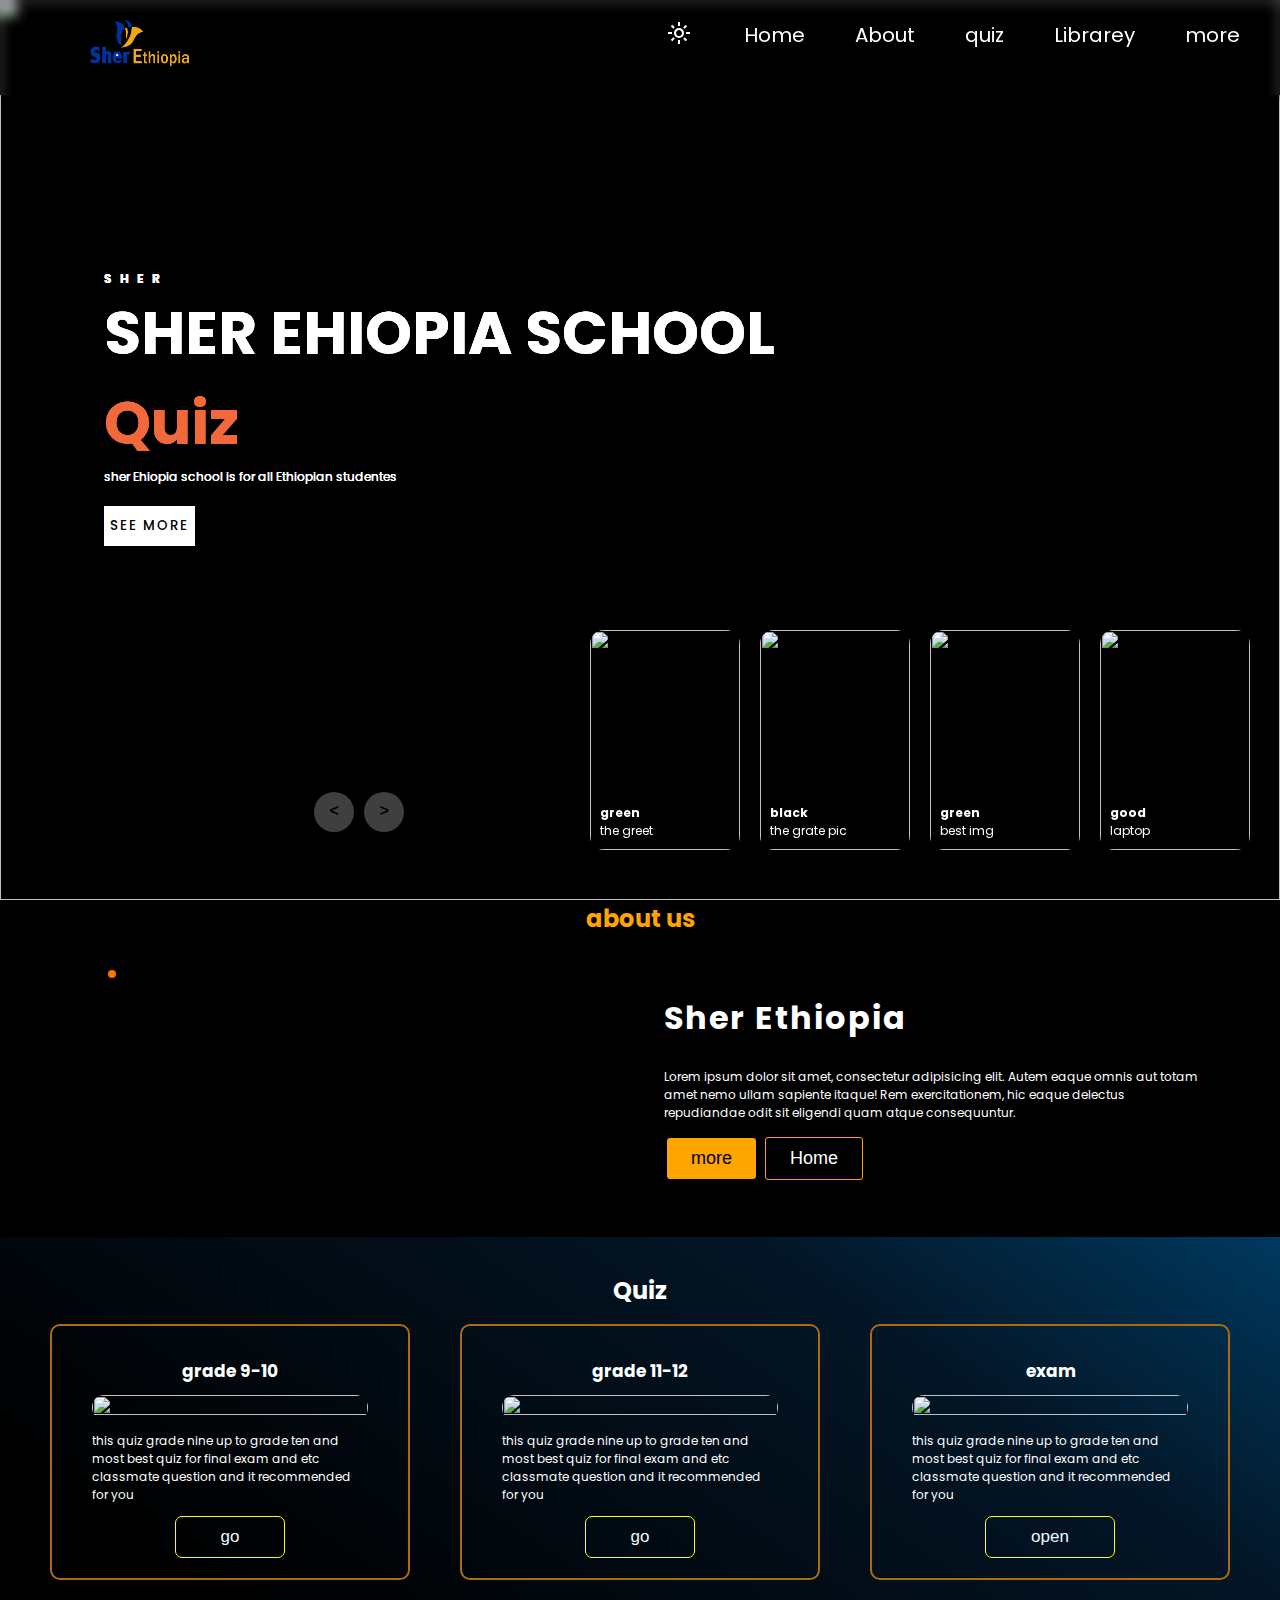
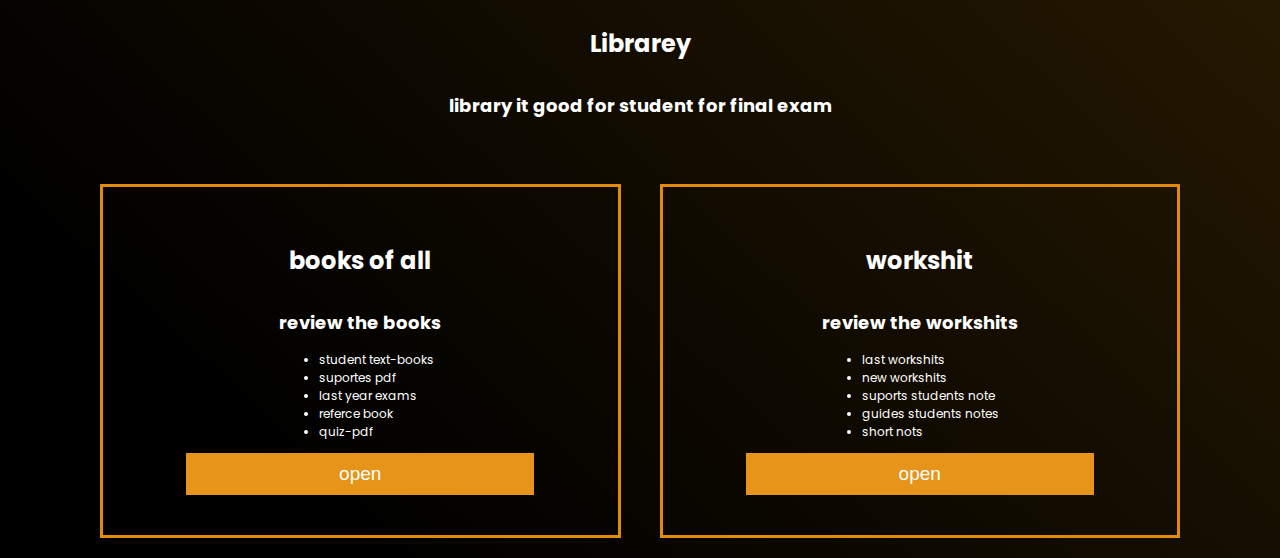
==== index.html @ c29b5abe "Update and rename indexs.html to index.html" ====
<!DOCTYPE html>
<html lang="en">
<head>
    <meta charset="UTF-8">
    <meta name="viewport" content="width=device-width, initial-scale=1.0">
    <title>sher Ethiopia shool</title>
    <link rel="stylesheet" href="index-quiz.css">
    <link rel="stylesheet" href="indexs.css">
    <link rel="stylesheet" href="indexstop.css">
    <link rel="stylesheet" href="https://fonts.googleapis.com/css2?family=Material+Symbols+Outlined:opsz,wght,FILL,GRAD@24,400,0,0" />
    <link rel="stylesheet" href="https://cdnjs.cloudflare.com/ajax/libs/font-awesome/4.7.0/css/font-awesome.min.css">
</head>
<body>
    <main>
    <header>
        <nav>
         <ul class="sidebar">
        <li onclick="closeTop()"><span id="menuu" class="material-symbols-outlined">
            close
            </span></li>
        <li><a href="">Home</a></li>
        <li><a href="">About</a></li>
        <li><a href="">quiz</a></li>
        <li><a href="">Librarey</a></li>
        <li><a href="">more</a></li>
        </ul>
      
         <ul class="top">
        <li><img class="logo" src="sher logo.png" alt=""></li>
        <li>
        <button id="light" onclick="lightButton()">
            <span id="light-icon" class="material-symbols-outlined">
                light_mode
                </span>
        </button></li>
        <li>
        <button id="dark" onclick="darkButton()">
            <span id="dark-icon" class="material-symbols-outlined">
                dark_mode
                </span>
        </button>
        </li>
        <li class="clear" class="active"><a href="">Home</a></li>
        <li class="clear"><a href="">About</a></li>
        <li class="clear"><a href="">quiz</a></li>
        <li class="clear"><a href="">Librarey</a></li>
        <li class="clear"><a href="">more</a></li>
        <li class="menu-icon" onclick="menu()"><span class="material-symbols-outlined" id="menuu">
            menu
            </span></li>
         </ul>
      </nav>
    </header>
    <div class="carouser">
        <div class="list">
            <div class="item">
                <img src="slide/chalk.jpg" alt="">
                <div class="content">
                    <div class="author">SHER</div>
                    <div class="title">SHER EHIOPIA SCHOOL</div>
                    <div class="topic">Quiz</div>
                    <div class="def">
                        sher Ehiopia school is for all Ethiopian studentes
                    </div>
                    <div class="button">
                        <button>SEE MORE</button>
                    </div>
                </div>
            </div>
            <div class="item">
                <img src="slide/art.jpg" alt="">
                <div class="content">
                    <div class="author">SHER</div>
                    <div class="title">SHER EHIOPIA SCHOOL</div>
                    <div class="topic">Quiz</div>
                    <div class="def">
                        sher Ehiopia school is for all Ethiopian studentes
                    </div>
                    <div class="buttons">
                        <button>SEE MORE</button>
                    </div>
                </div>
            </div>
            <div class="item">
                <img src="slide/book.jpg" alt="">
                <div class="content">
                    <div class="author">SHER</div>
                    <div class="title">SHER EHIOPIA SCHOOL</div>
                    <div class="topic">Quiz</div>
                    <div class="def">
                        sher Ehiopia school is for all Ethiopian studentes
                    </div>
                    <div class="buttons">
                        <button>SEE MORE</button>
                    </div>
                </div>
            </div>
            <div class="item">
                <img src="slide/green.jpg" alt="">
                <div class="content">
                    <div class="author">SHER</div>
                    <div class="title">SHER EHIOPIA SCHOOL</div>
                    <div class="topic">Quiz</div>
                    <div class="def">
                        sher Ehiopia school is for all Ethiopian studentes
                    </div>
                    <div class="buttons">
                        <button>SEE MORE</button>
                    </div>
                </div>
            </div>
        </div>
        <div class="thumbnail">
            <div class="item" id="one">
                <img src="slide/art.jpg" alt="">
                <div class="content">
                    <div class="title">
                        green
                    </div>
                    <div class="def">
                        the greet
                    </div>
                </div>
            </div>
            <div class="item" id="two">
                <img src="slide/chalk.jpg" alt="">
                <div class="content">
                    <div class="title">
                        black
                    </div>
                    <div class="def">
                        the grate pic
                    </div>
                </div>
            </div>
            <div class="item" id="three">
                <img src="slide/green.jpg" alt="">
                <div class="content">
                    <div class="title">
                        green
                    </div>
                    <div class="def">
                        best img
                    </div>
                </div>
            </div>
            <div class="item" id="four">
                <img src="slide/laptop.jpg" alt="">
                <div class="content">
                    <div class="title">
                        good
                    </div>
                    <div class="def">
                        laptop
                    </div>
                </div>
            </div>
        </div>
        <div class="arrows">
            <button id="prev" class="prev"><</button>
            <button id="next" class="next">></button>
        </div>
        <div class="time"></div>
    </div>
</main>

<div class="cont-about">
     <h1 class="top-topic">about us</h1>
     <div class="cont-about-us">
    <div class="imgBox">
        <img src="sher about imege/sher.jpg" alt="">
    </div>
 <div class="about-topic">
    <h2>Sher Ethiopia</h2>
    <p>Lorem ipsum dolor sit amet, consectetur adipisicing elit. Autem eaque omnis aut totam amet nemo ullam sapiente itaque! Rem exercitationem, hic eaque delectus repudiandae odit sit eligendi quam atque consequuntur.</p>
     <button>more</button>
     <button id="home">Home</button>
</div>
</div>
</div>


<div class="quiz-cont">
        <h1>Quiz</h1>
 <div class="cont-box-grade">
    <div class="grades">
        <h1>grade 9-10</h1>
        <img class="picture" src="sher about imege/fetena (1).png" alt="">
        <div class="cont-title">
            <p>this quiz grade nine up to grade ten 
                and most best quiz for final exam and etc classmate 
                question and it recommended for you
            </p>
            <button class="btn-quiz">go</button>
        </div>
    </div>
    <div class="grades">
        <h1>grade 11-12</h1> 
        <img class="picture" src="sher about imege/math.jpg" alt="">
        <div class="cont-title">
            <p>this quiz grade nine up to grade ten 
                and most best quiz for final exam and etc classmate 
                question and it recommended for you
            </p>
            <button class="btn-quiz">go</button>
        </div>
    </div>
    <div class="grades">
        <h1>exam</h1>
        <img class="picture" src="sher about imege/exa,.jpg" alt="">
        <div class="cont-title">
            <p>this quiz grade nine up to grade ten 
                and most best quiz for final exam and etc classmate 
                question and it recommended for you
            </p>
            <button class="btn-quiz">open</button>
        </div>
    </div>
</div>
</div>

<div class="library-cont">
<div class="text-cont">
<h1>Librarey</h1>
<h2>library it good for student for final exam </h2>
<!---
<div class="animate">
<div class="loader">
  <div class="book-wrapper">
    <svg
      xmlns="http://www.w3.org/2000/svg"
      fill="white"
      viewBox="0 0 126 75"
      class="book"
    >
      <rect
        stroke-width="5"
        stroke="#e05452"
        rx="7.5"
        height="70"
        width="121"
        y="2.5"
        x="2.5"
      ></rect>
      <line
        stroke-width="5"
        stroke="#e05452"
        y2="75"
        x2="63.5"
        x1="63.5"
      ></line>
      <path
        stroke-linecap="round"
        stroke-width="4"
        stroke="#c18949"
        d="M25 20H50"
      ></path>
      <path
        stroke-linecap="round"
        stroke-width="4"
        stroke="#c18949"
        d="M101 20H76"
      ></path>
      <path
        stroke-linecap="round"
        stroke-width="4"
        stroke="#c18949"
        d="M16 30L50 30"
      ></path>
      <path
        stroke-linecap="round"
        stroke-width="4"
        stroke="#c18949"
        d="M110 30L76 30"
      ></path>
    </svg>

    <svg
      xmlns="http://www.w3.org/2000/svg"
      fill="#ffffff74"
      viewBox="0 0 65 75"
      class="book-page"
    >
      <path
        stroke-linecap="round"
        stroke-width="4"
        stroke="#c18949"
        d="M40 20H15"
      ></path>
      <path
        stroke-linecap="round"
        stroke-width="4"
        stroke="#c18949"
        d="M49 30L15 30"
      ></path>
      <path
        stroke-width="5"
        stroke="#e05452"
        d="M2.5 2.5H55C59.1421 2.5 62.5 5.85786 62.5 10V65C62.5 69.1421 59.1421 72.5 55 72.5H2.5V2.5Z"
      ></path>
    </svg>
  </div>
</div>

</div>
-->
</div>
<div class="cont-all-book">
<div class="books-cont">
    <h1>books of all</h1>
    <div class="title-books">
    <h2>review the books</h2>
    <ul>
        <li>student text-books</li>
        <li>suportes pdf</li>
        <li>last year exams</li>
        <li>referce book</li>
        <li>quiz-pdf</li>
    </ul>
</div>
<button class="btn-books">open</button>
</div>
<div class="workshit-cont">
    <h1>workshit</h1>
    <div class="title-books">
        <h2>review the workshits</h2>
        <ul>
            <li>last workshits</li>
            <li>new workshits</li>
            <li>suports students note</li>
            <li>guides students notes</li>
            <li>short nots</li>
        </ul>
    </div>
    <button class="btn-books">open</button>
</div>
</div>
</div>
</body>
<script src="indexs.js"></script>
</html>
---- index-quiz.css ----
.quiz-cont h1{
    display: flex;
   justify-content: center;
}
.quiz-cont{
    background-color: rgb(0, 5, 26);
    background: linear-gradient(34deg, rgb(0, 0, 0) 12%, rgba(5, 34, 61, 0.616) 70%, rgb(0, 57, 95) 100%);
    padding: 20px 50px;
}
.cont-box-grade{
    flex-direction: row;
   display: flex;
   flex-wrap: wrap;
   justify-content: center;
   align-items: flex-start;
    gap: 50px;
}
.grades{
  border-radius: 10px;
  flex-grow: 1;
  flex-basis: 120px;
  padding: 20px 40px;
  border: solid 2px rgb(173, 108, 11);
  align-items: center;
}
.cont-title{
    display: flex;
    flex-direction: column;
    justify-content: center;
    align-items: center;
}
.grades .picture{
    width: 100%;
    height: 100%;
    border-radius: 12px;
}
.grades h1{
    font-size: 17px;
}
.cont-title button{
    border:solid 1px #fffb17;
    border-radius: 7px;
    font-size: 17px;
    padding: 10px 45px;
    color: aliceblue;
    background-color: transparent;
    transition: .5s;
}
.cont-title button:hover{
    transform: scale(1.1, 1.1);
    box-shadow: 0 6px 18px rgb(233, 156, 14);
    
}
.cont-title button:active{
    background-color: #fffb17;
    color: black;
}
/* From Uiverse.io by vinodjangid07 */ 
.loader {
    display: flex;
    align-items: center;
    justify-content: center;
  }
  .book-wrapper {
    width: 150px;
    height: fit-content;
    display: flex;
    align-items: center;
    justify-content: flex-end;
    position: relative;
  }
  .book {
    width: 100%;
    height: auto;
    filter: drop-shadow(10px 10px 5px rgba(0, 0, 0, 0.137));
  }
  .book-wrapper .book-page {
    width: 50%;
    height: auto;
    position: absolute;
    animation: paging 0.15s linear infinite;
    transform-origin: left;
  }
  @keyframes paging {
    0% {
      transform: rotateY(0deg) skewY(0deg);
    }
    50% {
      transform: rotateY(90deg) skewY(-20deg);
    }
    100% {
      transform: rotateY(180deg) skewY(0deg);
    }
  }
.library-cont{
background: linear-gradient(43deg, black 20%, rgb(36, 24, 1) 100%) ;
}
.library-cont .text-cont{
    padding: 10px;
    display: flex;
    flex-direction: column;
    align-items: center;
    justify-content: center;                                        
   }
.cont-all-book{
  margin-top: 20px;
  display: grid;
  grid-template-columns: 1fr 1fr;
  justify-content: center;
  gap: 39px;
  align-items: center;
  padding: 20px 100px;
}

.books-cont, .workshit-cont{
  border: solid 3px rgb(226, 139, 9);
  padding: 40px;
  display: flex;
  flex-direction: column;
  align-items: center;
  transition: .5s;
}
.books-cont:hover, .workshit-cont:hover{
   box-shadow: 0 0 30px orange;
   transform: scale(102% ,102%);
}
 .btn-books{
  display: flex;
  justify-content: center;
  width: 80%;
  border: none;
  color: #fff;
  font-size: 19px;
  padding: 10px 50px;
  background-color: rgb(230, 148, 26);
  
}
.btn-books:hover{
background-color: rgb(168, 127, 49);
}
.btn-books:active{
  background-color: transparent;
  border: solid 2px orange;
}
---- indexs.css ----
@import url('https://fonts.googleapis.com/css2?family=Poppins:ital,wght@0,100;0,200;0,300;0,400;0,500;0,600;0,700;0,800;0,900;1,100;1,200;1,300;1,400;1,500;1,600;1,700;1,800;1,900&display=swap');
body{
    font-family: Poppins;
    background-color: black;
    color: white;
    margin: 0;
    font-size: 12px;
    left: 0;
}
.carouser{
    max-width: 100vw;
    max-height: 200vw;
    overflow: hidden;
    margin-top: -50px;
}
.carouser .list .item{
    position: absolute;
    inset: 0 0 0 0;
}
.carouser .list .item img{
    width: 100%;
    height: 100%;
    object-fit: cover;
}
.carouser .list .item .content{
    position: absolute;
    top: 30%;
    max-width: 1140px;
    max-width: 80%;
    left: 12%;
    transform: translateX(-50px);
    box-sizing: border-box;
    color: #fff;
    text-shadow: 0 5px 10px #0004;
}
.carouser .list .item .content .author{
    font-weight: bold;
    letter-spacing: 8px;
}
.carouser .list .item .content .title,
.carouser .list .item .content .topic{
    font-weight: bold;
    font-size: 5em;
    list-style: 1.3em;

}
.carouser .list .item .content .topic{
    color: #f1683a;
}
.carouser .list .item .content button{
 margin-top: 20px;
 height: 40px;
 border: none;
 background-color: #fff;
 letter-spacing: 2px;
 font-family: Poppins;
 font-weight: 500;
}
.thumbnail{
    position: absolute;
    bottom: 50px;
    width: max-content;
    right: 30px;
    z-index: 100;
    display: flex;
    gap: 20px;
}
.thumbnail .item{
    width: 150px;
    height: 220px;
    flex-grow: 1;
    position: relative;
}
.thumbnail .item img{
    width: 100%;
    height: 100%;
    object-fit: cover;
    border-radius: 14px;
}
.thumbnail .item .content{
    position: absolute;
    bottom: 10px;
    left: 10px;
    right: 10px;
}
.thumbnail .item .content .title{
    font-weight: bold;
}
.arrows{
    position: absolute;
    top: 88%;
    right: 52%;
    width: 300px;
    max-width: 30%;
    display: flex;
    gap: 10px;
}
.arrows button{
    width: 40px;
    height: 40px;
    border-radius: 50%;
    background-color: #eee4;
    border: none;
    font-family: monospace;
    border-radius: 50%;
    font-weight: bold;
    font-size: large;
    transition: .5s;
    z-index: 100;
}
.arrows button:hover{
    background-color: #eee;
    color: #555;
}
.carouser .list .item:nth-child(1){
    z-index: 1;
}

.carouser .list .item:nth-child(1) .author,
.carouser .list .item:nth-child(1) .title,
.carouser .list .item:nth-child(1) .topic,
.carouser .list .item:nth-child(1) .def,
.carouser .list .item:nth-child(1) .button{
    transform: translateY(50px);
    filter: blur(20px);
    opacity: 0;
    animation: showContent 0.5s 1s linear 1 forwards;
}
@keyframes showContent{
    to{
        opacity: 1;
        filter: blur(0);
        transform: translateY(0);
    }
}
.carouser .list .item:nth-child(1) .title{
    animation-delay:1.2s;
}
.carouser .list .item:nth-child(1) .topic{
    animation-delay: 1.4s;
}
.carouser .list .item:nth-child(1) .def{
    animation-delay: 1.6s;
}
.carouser .list .item:nth-child(1) .button{
    animation-delay: 1.8s;
}
.carouser.next .list .item:nth-child(1) img{
    width: 150px;
    height: 220px;
    position: absolute;
    left: 50%;
    bottom: 50px;
    animation: showImage 0.5s linear 1 forwards;
}
@keyframes showImage{
    to{
        width: 100%;
        height: 100%;
        left: 0;
        bottom: 0;
        border-radius: 0;
    }
}
.carouser.next .thumbnail .item:nth-last-child(1){
    width: 0;
    overflow: hidden;
    animation: showThumbnail .5s linear 1 forwards;
}
@keyframes showThumbnail{
    to{
        width: 150px;
    }
}
.carouser.next .thumbnail{
    transform: translateX(150px);
    animation: transformThumbnail .5s linear 1 forwards;
}
@keyframes transformThumbnail{
    to{
        transform: translateX(0);
    }
}
.carouser.prev .list .item:nth-child(2){
    z-index: 2;
}
.carouser.prev .list .item:nth-child(2) img{
    position: absolute;
    bottom: 0;
    left: 0; 
    animation: outImage 0.5s linear 1 forwards;
}
@keyframes outImage{
    to{
        width: 150px;
        height: 220px;
        border-radius: 20px;
        left: 50%;
        bottom: 50px;
    }
}
.carouser.prev .thumbnail .item:nth-child(1){
    width: 0;
    overflow: hidden; 
    opacity: 0;
    animation: showThumbnail 0.5s linear 1 forwards;
}
.carouser.prev .list .item:nth-child(2) .author,
.carouser.prev .list .item:nth-child(2) .title,
.carouser.prev .list .item:nth-child(2) .topic,
.carouser.prev .list .item:nth-child(2) .def,
.carouser.prev .list .item:nth-child(2) .button{
    animation: contentOut 1.5s linear 1 forwards;
}
@keyframes contentOut{
    to{
        transform: translateY(150px);
        filter: blur(20px);
        opacity: 0;
    }
}
.carouser.next .arrows button,
.carouser.prev .arrows button{
    pointer-events: none;
}
.time{
    width: 0;
    height: 5px;
    background-color: #f1683a;
    position: absolute;
    z-index: 100;
    top: 0;
    left: 0;
}
.carouser.next .time,
.carouser.prev .time{
    width: 100%;
    animation: timeRunning 2s linear 1 forwards;
}
@keyframes timeRunning{
    to{
        width: 0;
    }
}

@media (max-width: 800px){
    .hideMoblie{
        display: none;
    }
}
main{
    overflow: hidden;
}
---- indexstop.css ----
header{ 
   position: fixed;
   top: 0;
   width: 100%;
   margin: auto;
   height: 60px;
   z-index: 100;
}
 a{
   text-decoration: none;
   font-size: 20px;
   color: #fff;
   text-shadow: 5px 5px 8px rgba(0, 0, 0, 0.8);
}
 .logo{
    height: 50px;
    width: 100px;
 }
 nav{
   z-index: 1;
   position: relative;
   backdrop-filter: blur(6px);
   background-color: rgba(0, 0, 0, 0.1);
   box-shadow: 3px 3px 5px rgba(0, 0, 0, 0.4);
 }
 nav ul{
   display: flex;
   flex-direction: row;
   justify-content: flex-end;
   padding: 20px 40px;
   margin: 0;
 }
 nav li:first-child{
   margin-right: auto;
 }
 nav li{
   list-style: none;
   margin-left: 50px;
 }
.sidebar{
   display: none;
   flex-direction: column;
   justify-content: flex-end;
   top: 0;
   right: 0;
   width: 240px;
   z-index: 1;
   position: fixed;
   backdrop-filter: blur(22px);
   background-color: rgba(0, 0, 0, 0.5);
   box-shadow: 3px 3px 5px rgba(0, 0, 0, 0.4);
}
.sidebar li{
  height: 59px;
  list-style: none;
}
.sidebar a:hover{
  background-color: rgba(0, 0, 0, 0.5);
}
.menu-icon{
  color: #fff;
  margin: 0;
  padding: 0;
}
.cont-about{
  margin-top: 94vh;
  max-width: 1300px;
  display: flex;
  flex-direction: column;
  align-items: center;
  justify-content: center;
  padding: 39px;
}
.top-topic{
  color: orange;
}

.cont-about-us{
  max-width: 1100px;
  display: grid;
  grid-template-columns: 1fr 1fr;
  gap: 18px;
}
.cont-about-us .imgBox img{
  border: solid 4px rgb(255, 115, 0);
  width: 100%;
  border-radius: 12px;
  margin: 18px;
  transition: .5s;
}
.about-topic h2{
  letter-spacing: 2px;
  font-size: 32px;
}
.about-topic button{
  padding: 10px 24px;
  font-size: 18px;
  border-radius: 3px;
  border: none;
  margin: 3px;
  background-color: orange;
}
.about-topic{
  margin: 15px;
  width: 100%;
}
.about-topic button:hover{
  background-color: rgb(252, 206, 122);
}
.about-topic #home:hover{
  background-color: rgb(17, 14, 7);
}
.about-topic #home:active{
  background-color: rgb(221, 162, 26);
}
.about-topic button:active{
  transform: translateY(5px);
  background-color: rgb(238, 229, 212);
}
.about-topic #home{
 background-color: transparent;
 border: solid 1px orange;
 color: #fff;
}
.cont-about-us .imgBox img:hover{
  transform: translateY(-6px);
  box-shadow: 0 0 17px rgb(255, 102, 0);
  box-shadow: 0 0 27px orange;
  box-shadow: 0 0 37px orange;
}
#light{
  position: absolute;
  margin-left: 17px;
}
#dark{
  display: none;
}
.top #menuu{
  color: rgb(255, 255, 255);
  height: 40px;
  font-size: 30px;
}
#light-icon, #dark-icon{
  color: #fff;
}
.top button{
  background-color: transparent;
  border: none;
  border-radius:10px;
}
@media (min-width:  650px){
  .menu-icon{
    display: none;
  }
}
@media (max-width: 700px){
  .menu-icon{
    display: inline-block;
  }
  .clear{
    display: none;
  }
  .thumbnail{
    margin-top: 500px;
    position: relative;
    left: 49%;
  }
  .thumbnail .item{
    width: 110px;
    height: 146px;
  }
  .carouser .list .item{
    position: absolute;
    height: 610px;
  }
  .carouser .list .item .content{
    top: 20%;
    left: 13%;
    padding-right: 0;
    width: 250%;
    margin-left: 20px;
    transform: translateX(-50px);
  }
  .carouser .list .item .content .topic{
    font-size: 39px;
  }
  .carouser .list .item .content .title{
    font-size: 36px;
  }
  .carouser .list .item .content button{
    margin-top: 5px;
    border-radius: 5px;
  }
  .arrows{
    position: absolute;
    left: 30px;
    top: 460px;
    height: 10px;
    width: 100px;
    box-shadow: 3px 3px 5px rgba(0, 0, 0, 1.9);
  }
  .cont-about{
    margin-top: 2vh;
  }

}


@media (max-width: 700px){
  .cont-about-us{
    display: grid;
    grid-template-columns: 1fr;
    margin: 0;
  }
  .cont-about-us .imgBox img{
    margin: 0;
    max-width: 97%;
  }
 .about-topic{
  margin-top: 0;
  max-width: 90%;
 }
 .about-topic h2{
  margin-bottom: 0;
  margin-top: 0;
 }
 .carouser .list .item .content .author{
  font-weight: bold;
  letter-spacing: 8px;
}
.carouser .list .item .content .buttons{
  margin-top: 12px;
}
.carouser .list .item .content .title,
.carouser .list .item .content .topic{
  font-weight: bold;
  font-size: 3em;
  list-style: 1.3em;

}
.cont-all-book{
  margin-top: 10px;
  grid-template-columns: 1fr;
  justify-content: center;

}

}
@media (min-width: 700px) and (max-width: 1000px){
  .cont-about{
    margin-top: 1vh;
  }
  .thumbnail{
    left: 39%;
    position: relative;
    margin-top: 800px;
  }
  .carouser .list .item{
    position: absolute;
    height: 1010px;
  }
  .clear{
    display: none;
  }
  .menu-icon{
    display: inline-block;
  }
.carouser .list .item .content .author{
    font-weight: bold;
    letter-spacing: 8px;
}
.carouser .list .item .content .title,
.carouser .list .item .content .topic{
    font-weight: bold;
    font-size: 5em;
    list-style: 1.8em;

}
.carouser .list .item .content .topic{
    color: #f1683a;
}
.carouser .list .item{
    max-height: 100vh;
  }
  .arrows{
    top: 800px;
    left: 60px;
  }
}

/*
  .clear{
    display: inline-block;
  }
  .menu-icon{
    display: none;
  }
@media (min-height: 720px) {
  .cont-about{
    margin-top: 80vh;
  }
}
@media (min-width:  651px){
  .cont-about{
    margin-top: 98vh;
  }
  .thumbnail .item{
    height: 100px;
    width: 70px;
   left: 14px;
  }
  .clear{
    display: none;
  }
  .menu-icon{
    display: inline-block;
  }
}

*/
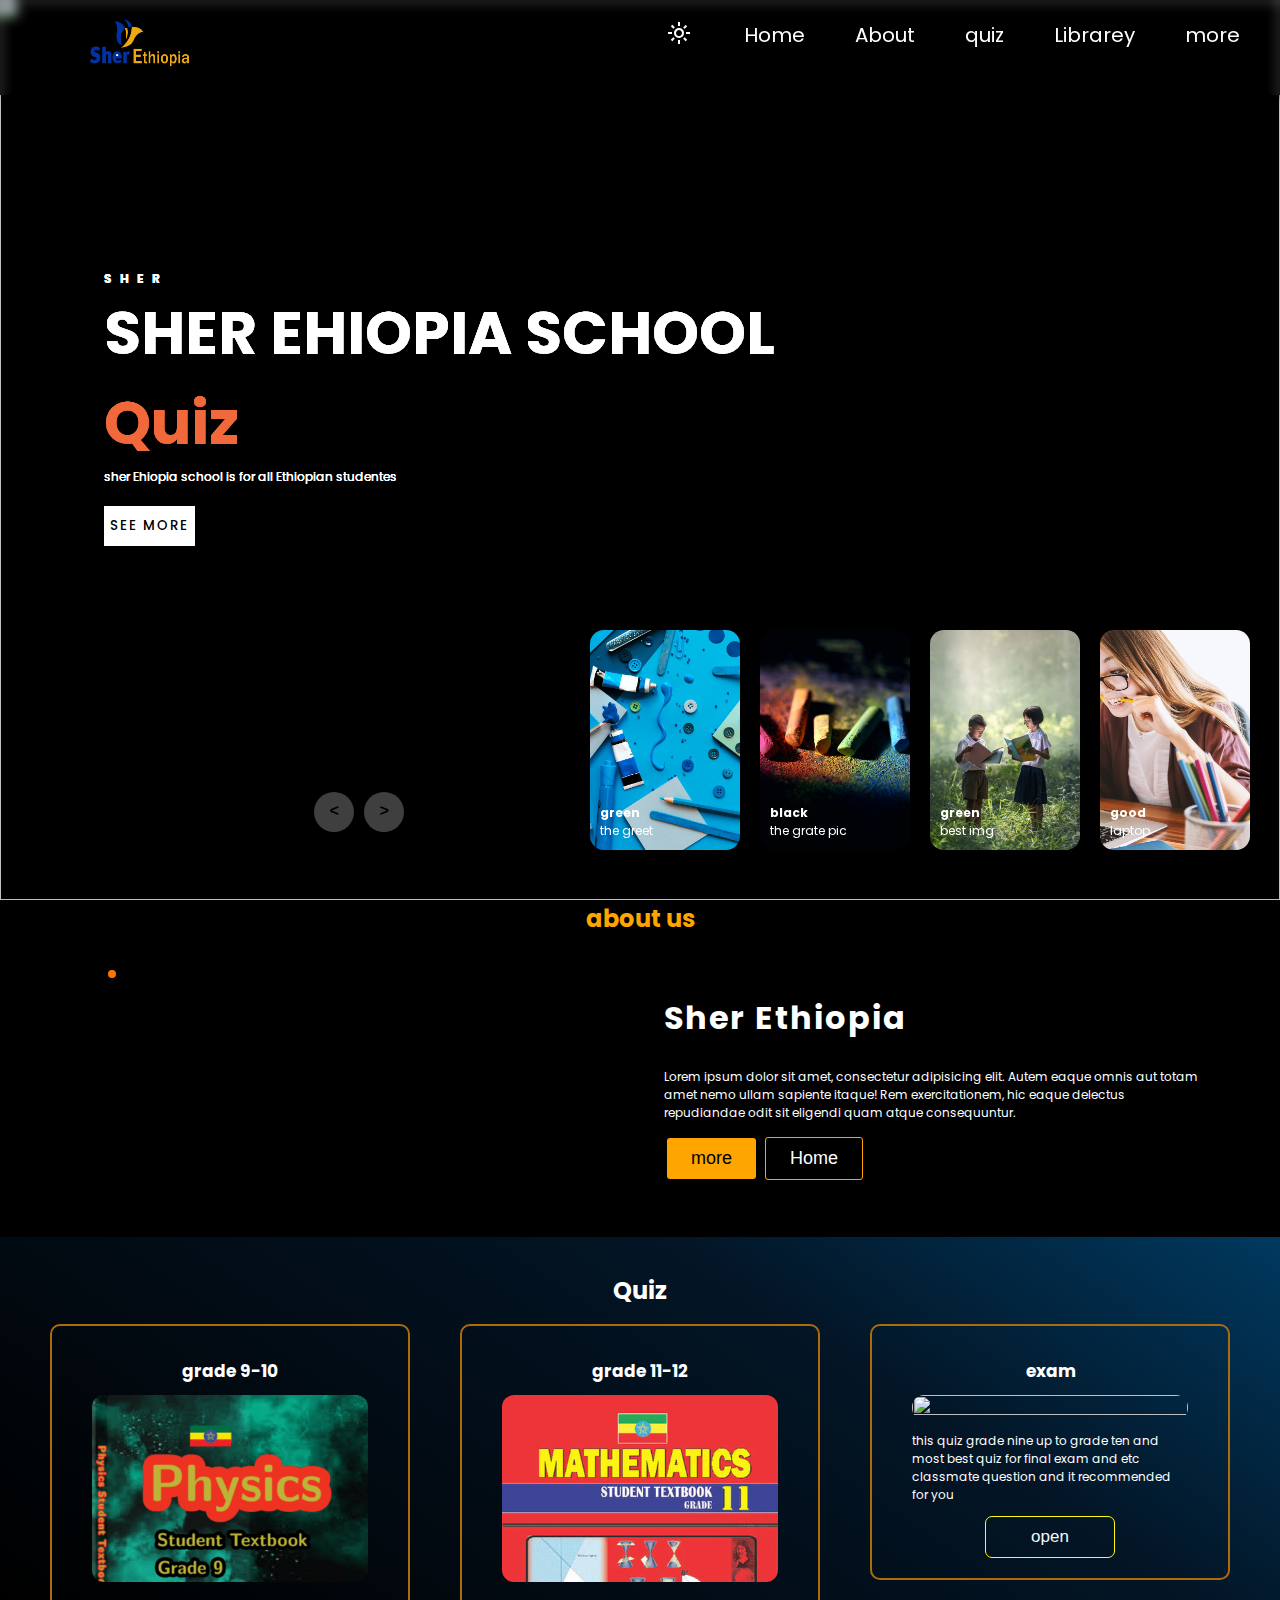
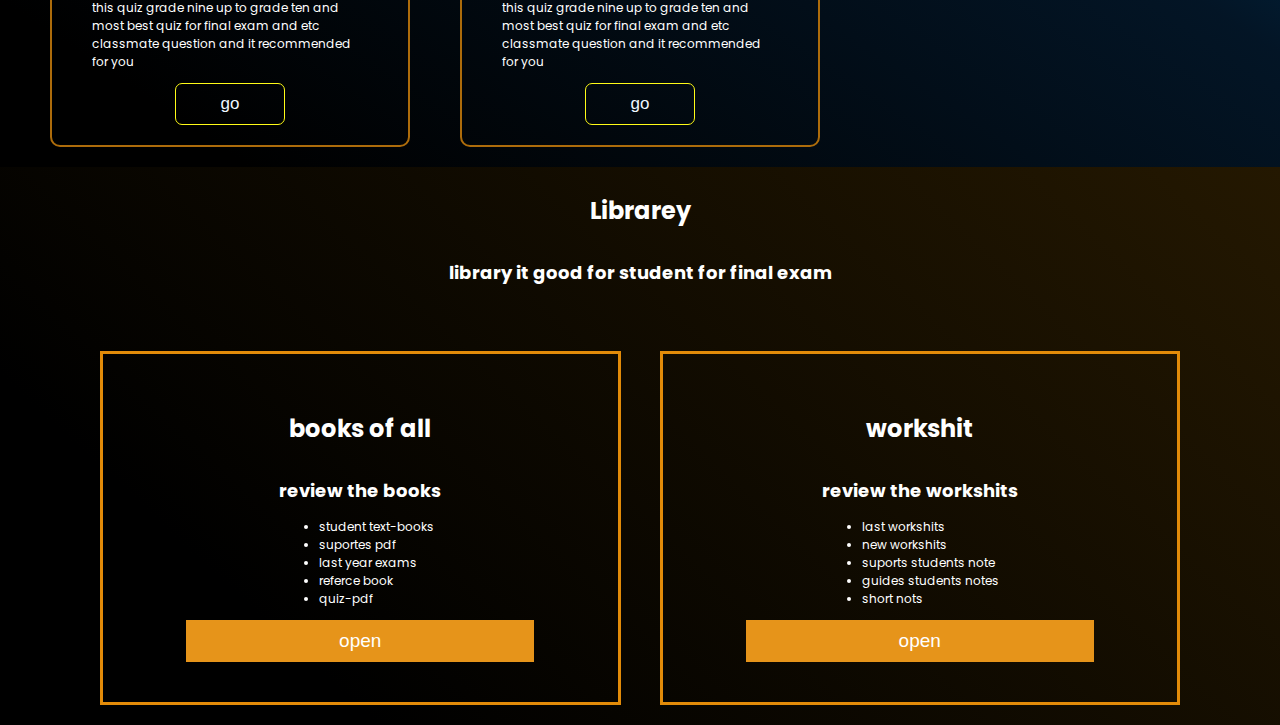
==== commit ce92c318: "Update index.html" ====
--- a/index.html
+++ b/index.html
@@ -112,7 +112,7 @@
         </div>
         <div class="thumbnail">
             <div class="item" id="one">
-                <img src="slide/art.jpg" alt="">
+                <img src="art.jpg" alt="">
                 <div class="content">
                     <div class="title">
                         green
@@ -123,7 +123,7 @@
                 </div>
             </div>
             <div class="item" id="two">
-                <img src="slide/chalk.jpg" alt="">
+                <img src="chalk.jpg" alt="">
                 <div class="content">
                     <div class="title">
                         black
@@ -134,7 +134,7 @@
                 </div>
             </div>
             <div class="item" id="three">
-                <img src="slide/green.jpg" alt="">
+                <img src="green.jpg" alt="">
                 <div class="content">
                     <div class="title">
                         green
@@ -145,7 +145,7 @@
                 </div>
             </div>
             <div class="item" id="four">
-                <img src="slide/laptop.jpg" alt="">
+                <img src="laptop.jpg" alt="">
                 <div class="content">
                     <div class="title">
                         good
@@ -168,7 +168,7 @@
      <h1 class="top-topic">about us</h1>
      <div class="cont-about-us">
     <div class="imgBox">
-        <img src="sher about imege/sher.jpg" alt="">
+        <img src="sher.jpg" alt="">
     </div>
  <div class="about-topic">
     <h2>Sher Ethiopia</h2>
@@ -185,7 +185,7 @@
  <div class="cont-box-grade">
     <div class="grades">
         <h1>grade 9-10</h1>
-        <img class="picture" src="sher about imege/fetena (1).png" alt="">
+        <img class="picture" src="fetena (1).png" alt="">
         <div class="cont-title">
             <p>this quiz grade nine up to grade ten 
                 and most best quiz for final exam and etc classmate 
@@ -196,7 +196,7 @@
     </div>
     <div class="grades">
         <h1>grade 11-12</h1> 
-        <img class="picture" src="sher about imege/math.jpg" alt="">
+        <img class="picture" src="math.jpg" alt="">
         <div class="cont-title">
             <p>this quiz grade nine up to grade ten 
                 and most best quiz for final exam and etc classmate 
@@ -207,7 +207,7 @@
     </div>
     <div class="grades">
         <h1>exam</h1>
-        <img class="picture" src="sher about imege/exa,.jpg" alt="">
+        <img class="picture" src="exa,.jpg" alt="">
         <div class="cont-title">
             <p>this quiz grade nine up to grade ten 
                 and most best quiz for final exam and etc classmate 
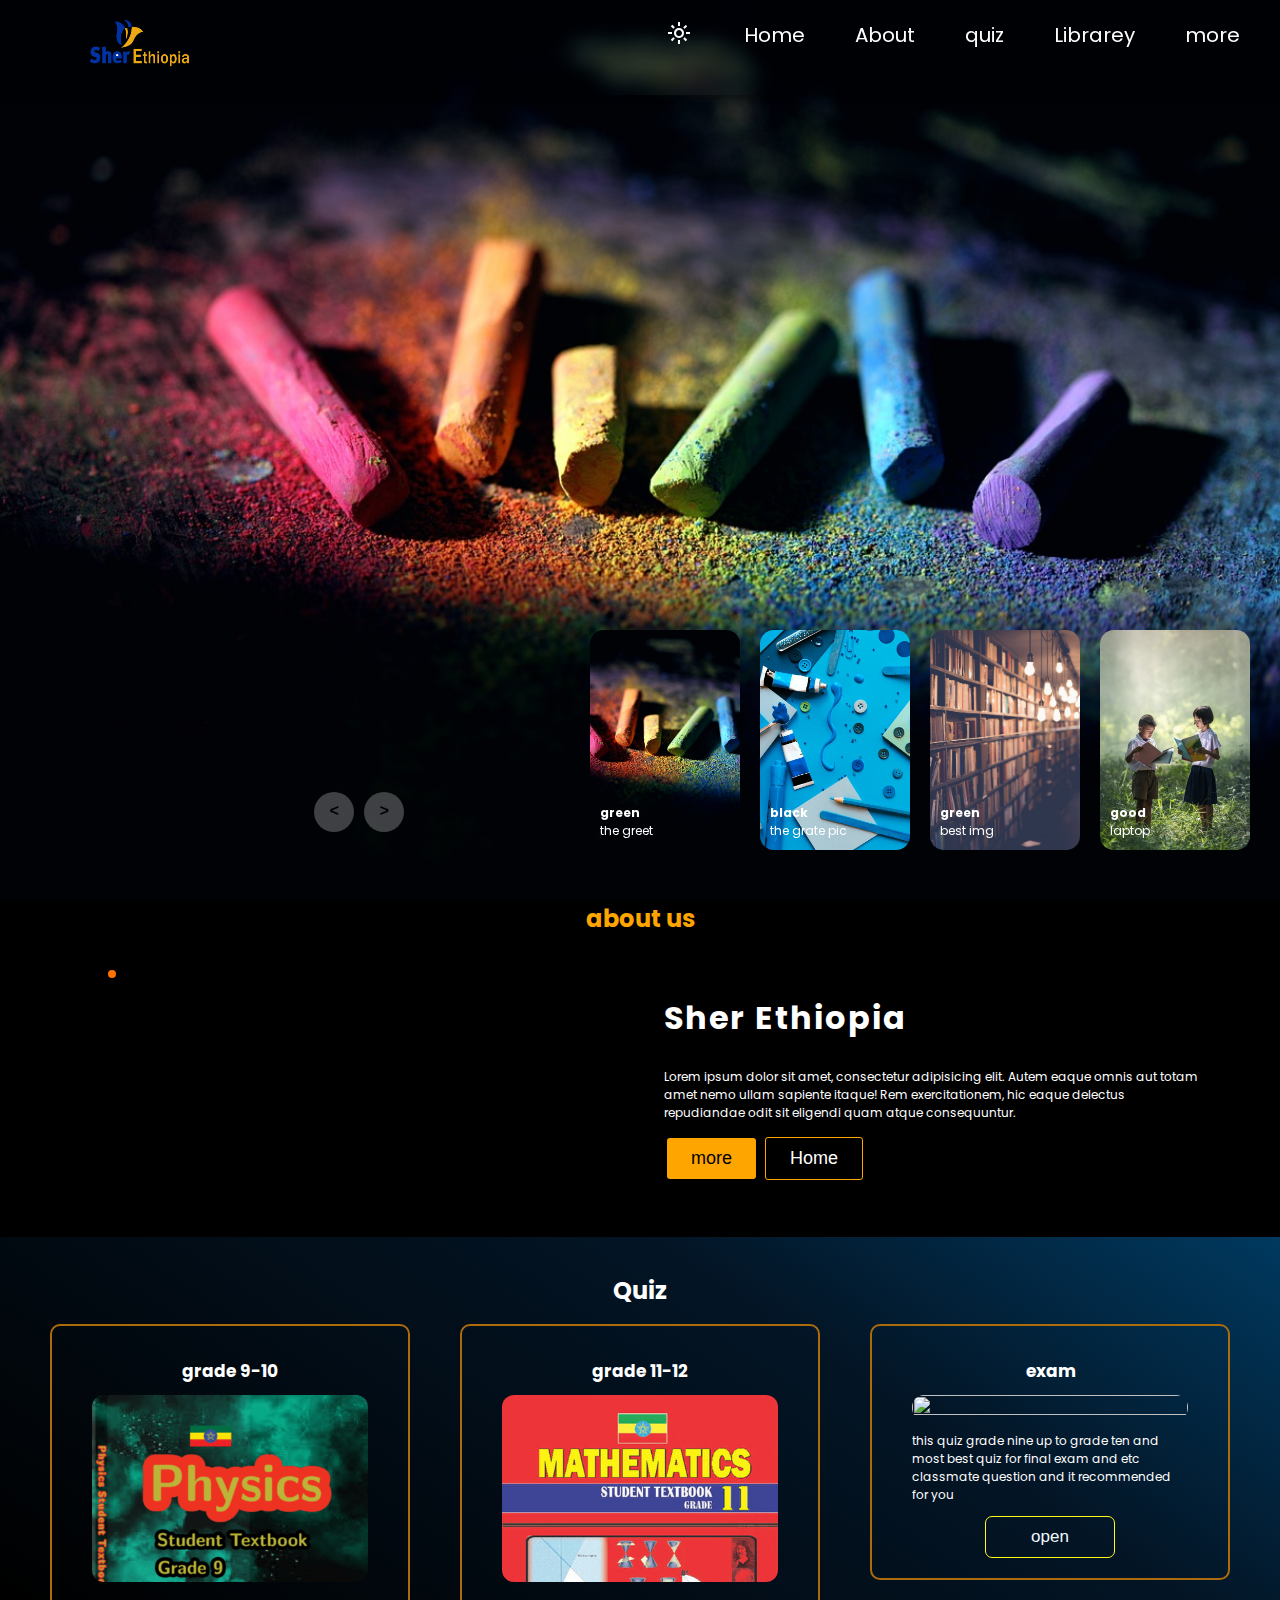
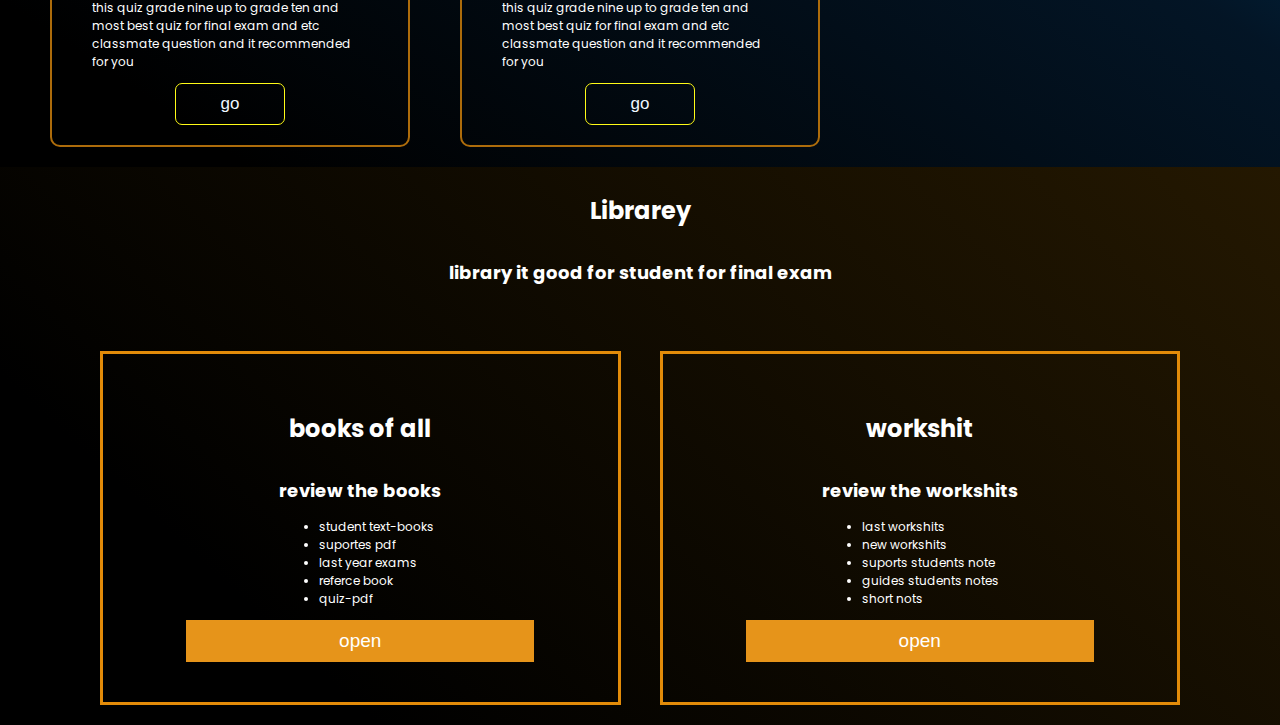
==== commit 7ec4760d: "Update index.html" ====
--- a/index.html
+++ b/index.html
@@ -54,7 +54,7 @@
     <div class="carouser">
         <div class="list">
             <div class="item">
-                <img src="slide/chalk.jpg" alt="">
+                <img src="chalk.jpg" alt="">
                 <div class="content">
                     <div class="author">SHER</div>
                     <div class="title">SHER EHIOPIA SCHOOL</div>
@@ -68,7 +68,7 @@
                 </div>
             </div>
             <div class="item">
-                <img src="slide/art.jpg" alt="">
+                <img src="art.jpg" alt="">
                 <div class="content">
                     <div class="author">SHER</div>
                     <div class="title">SHER EHIOPIA SCHOOL</div>
@@ -82,7 +82,7 @@
                 </div>
             </div>
             <div class="item">
-                <img src="slide/book.jpg" alt="">
+                <img src="book.jpg" alt="">
                 <div class="content">
                     <div class="author">SHER</div>
                     <div class="title">SHER EHIOPIA SCHOOL</div>
@@ -96,7 +96,7 @@
                 </div>
             </div>
             <div class="item">
-                <img src="slide/green.jpg" alt="">
+                <img src="green.jpg" alt="">
                 <div class="content">
                     <div class="author">SHER</div>
                     <div class="title">SHER EHIOPIA SCHOOL</div>
@@ -112,7 +112,7 @@
         </div>
         <div class="thumbnail">
             <div class="item" id="one">
-                <img src="art.jpg" alt="">
+                <img src="chalk.jpg" alt="">
                 <div class="content">
                     <div class="title">
                         green
@@ -123,7 +123,7 @@
                 </div>
             </div>
             <div class="item" id="two">
-                <img src="chalk.jpg" alt="">
+                <img src="art.jpg" alt="">
                 <div class="content">
                     <div class="title">
                         black
@@ -134,7 +134,7 @@
                 </div>
             </div>
             <div class="item" id="three">
-                <img src="green.jpg" alt="">
+                <img src="book.jpg" alt="">
                 <div class="content">
                     <div class="title">
                         green
@@ -145,7 +145,7 @@
                 </div>
             </div>
             <div class="item" id="four">
-                <img src="laptop.jpg" alt="">
+                <img src="green.jpg" alt="">
                 <div class="content">
                     <div class="title">
                         good
